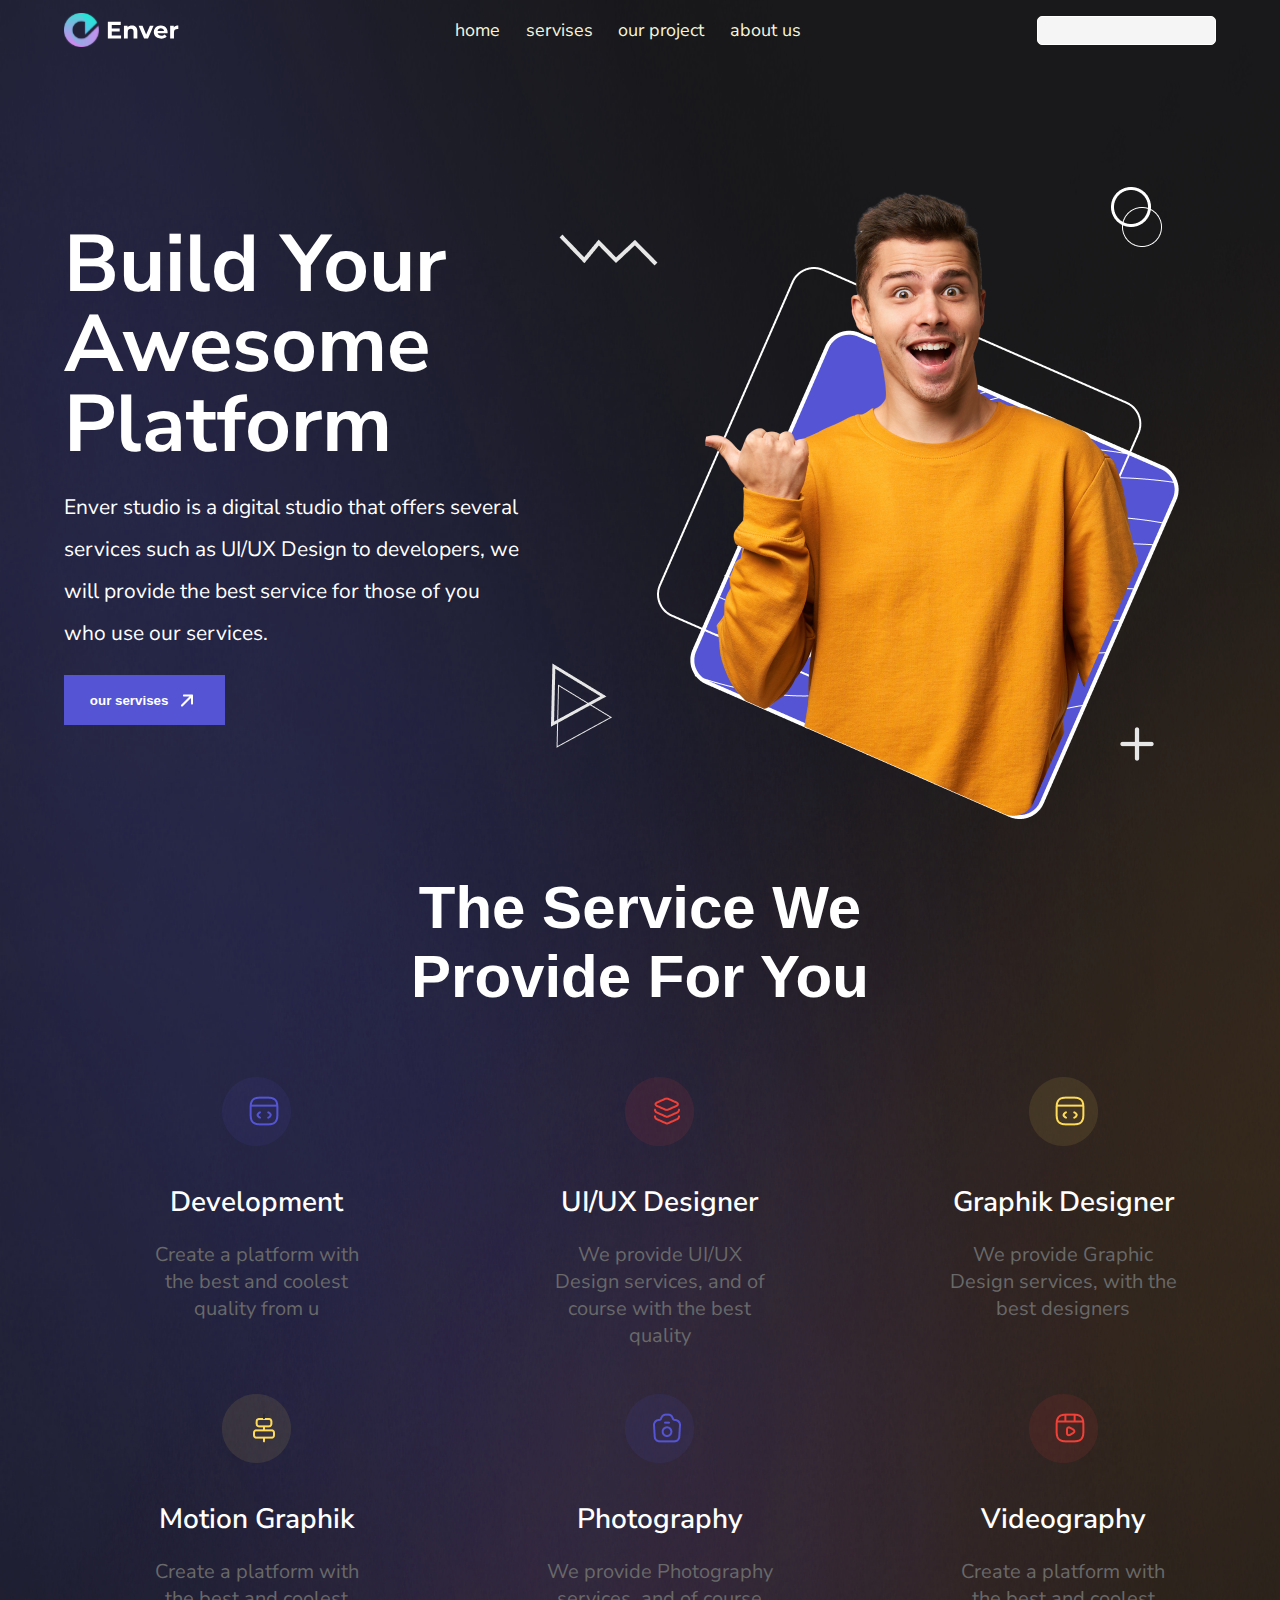
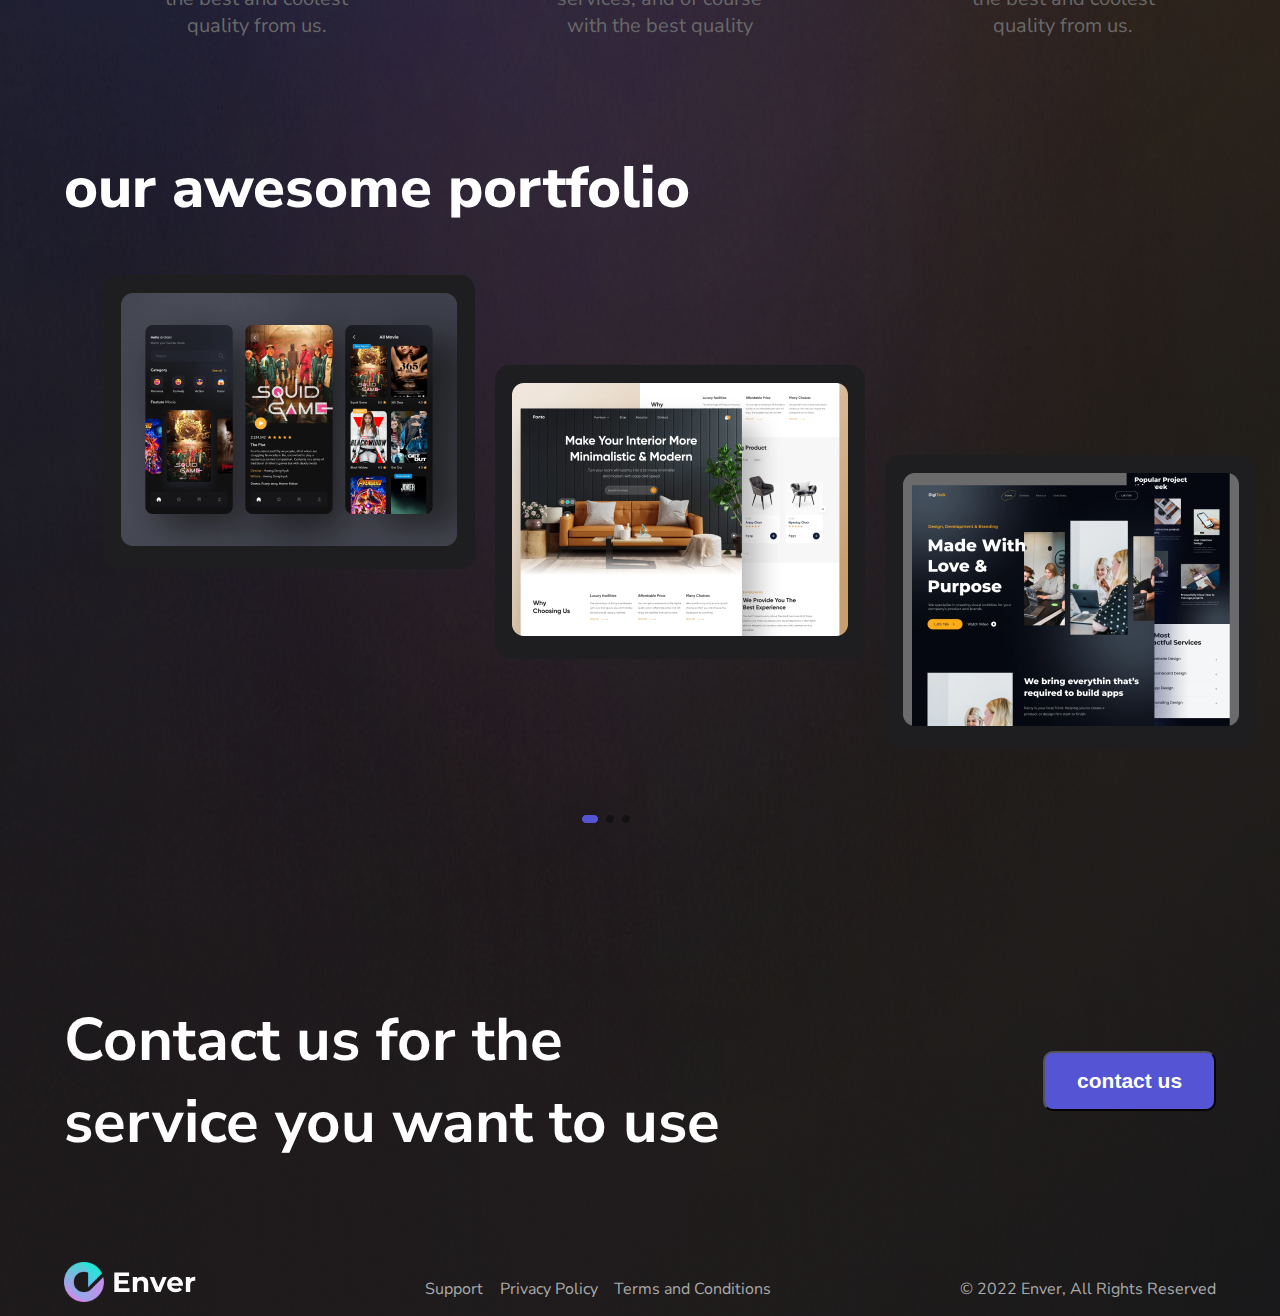
==== index.html @ e1ff6d77 "rename html" ====
<!DOCTYPE html>
<html lang="en">
  <head>
    <meta charset="UTF-8" />
    <meta http-equiv="X-UA-Compatible" content="IE=edge" />
    <meta name="viewport" content="width=device-width, initial-scale=1.0" />
    <link rel="stylesheet" href="./maket.css" />
    <link rel="preconnect" href="https://fonts.googleapis.com" />
    <link rel="preconnect" href="https://fonts.gstatic.com" crossorigin />
    <link
      href="https://fonts.googleapis.com/css2?family=Nunito+Sans:wght@200;300;400;600;700;800&display=swap"
      rel="stylesheet"
    />
    <title>Document</title>
  </head>
  <body>
    <img src="./assets/bg_img_1.png" alt="error404" class="bg_gradient" />
    <img src="./assets/bg_img_2.png" alt="error404" class="bg_gradient" />
    <img src="./assets/bg_img_3.png" alt="error404" class="bg_gradient" />
    <img src="./assets/bg_img_4.png" alt="error404" class="bg_gradient" />

    <div class="container">
      <!-- navbar start -->

      <div class="navbar">
        <img src="./assets/logo-svg.svg" alt="error404" class="novbar__logo" />
        <ul class="novbar__list">
          <li class="list_item"><a href="#">home</a></li>
          <li class="list_item"><a href="#">servises</a></li>
          <li class="list_item"><a href="#">our project</a></li>
          <li class="list_item"><a href="#">about us</a></li>
        </ul>
        <input type="text" class="navbar__input" />
      </div>

      <!-- navbar end -->

      <!-- header start -->
      <header>
        <div class="header__block_left">
          <h1 class="header__title_left">Build Your Awesome Platform</h1>
          <p class="header__desc_left">
            Enver studio is a digital studio that offers several services such
            as UI/UX Design to developers, we will provide the best service for
            those of you who use our services.
          </p>
          <button class="header__btn">
            our servises
            <img src="./assets/btn_icon.png" alt="" class="btn__icon" />
          </button>
        </div>
        <div class="header__block_right">
          <img src="./assets/header_img.png" alt="" class="header__img" />
          <img
            src="./assets/vector_1.png"
            alt=""
            class="vector"
            id="vector_1"
          />
          <img
            src="./assets/vector_2.png"
            alt=""
            class="vector"
            id="vector_2"
          />
          <img
            src="./assets/vector_3.png"
            alt=""
            class="vector"
            id="vector_3"
          />
          <img
            src="./assets/vector_4.png"
            alt=""
            class="vector"
            id="vector_4"
          />
        </div>
      </header>
      <!-- servises block start  -->
      <div class="services">
        <h2 class="services__title_main">The Service We Provide For You</h2>
        <ul class="services__list">
          <li class="services__item">
            <img
              src="./assets/service_icon_1.png"
              alt=""
              class="services__icon"
            />
            <h4 class="services__title">Development</h4>
            <p class="services__desc">
              Create a platform with the best and coolest quality from u
            </p>
          </li>
          <li class="services__item">
            <img
              src="./assets/service_icon_2.png"
              alt=""
              class="services__icon"
            />
            <h4 class="services__title">UI/UX Designer</h4>
            <p class="services__desc">
              We provide UI/UX Design services, and of course with the best
              quality
            </p>
          </li>
          <li class="services__item">
            <img
              src="./assets/service_icon_3.png"
              alt=""
              class="services__icon"
            />
            <h4 class="services__title">Graphik Designer</h4>
            <p class="services__desc">
              We provide Graphic Design services, with the best designers
            </p>
          </li>
          <li class="services__item">
            <img
              src="./assets/service_icon_4.png"
              alt=""
              class="services__icon"
            />
            <h4 class="services__title">Motion Graphik</h4>
            <p class="services__desc">
              Create a platform with the best and coolest quality from us.
            </p>
          </li>
          <li class="services__item">
            <img
              src="./assets/service_icon_5.png"
              alt=""
              class="services__icon"
            />
            <h4 class="services__title">Photography</h4>
            <p class="services__desc">
              We provide Photography services, and of course with the best
              quality
            </p>
          </li>
          <li class="services__item">
            <img
              src="./assets/service_icon_6.png"
              alt=""
              class="services__icon"
            />
            <h4 class="services__title">Videography</h4>
            <p class="services__desc">
              Create a platform with the best and coolest quality from us.
            </p>
          </li>
        </ul>
      </div>

      <!-- servises block end  -->

      <!-- block portfolio start  -->
      <div class="portfolio">
        <h2 class="portfolio__title">our awesome portfolio</h2>
        <ul class="portfolio__list">
          <li class="portfolio__item">
            <img src="./assets/portfolio_img_1.png" alt="" />
          </li>
          <li class="portfolio__item">
            <img src="./assets/portfolio_img_2.png" alt="" />
          </li>
          <li class="portfolio__item">
            <img src="./assets/portfolio_img_3.png" alt="" />
          </li>
        </ul>
        <img src="./assets/carousel_icon.png" alt="" class="portfolio__icon" />
        <img
          src="./assets/portfolio_toggle.png"
          alt=""
          class="portfolio__icon_second"
        />
      </div>

      <!-- block portfolio end  -->

      <!-- info block start  -->

      <div class="info__block">
        <h2 class="info__block_title">
          Contact us for the service you want to use
        </h2>
        <button class="info__block_btn">contact us</button>
      </div>

      <!-- info block end  -->

      <!-- footer block start  -->
      <footer>
        <img src="./assets/logo-svg.svg" alt="" class="footer__logo" />
        <ul class="footer__list">
          <li class="footer__item">Support</li>
          <li class="footer__item">Privacy Policy</li>
          <li class="footer__item">Terms and Conditions</li>
        </ul>
        <p class="footer__info">© 2022 Enver, All Rights Reserved</p>
      </footer>
    </div>
  </body>
</html>
---- maket.css ----
body {
  background-color: #19191b;
  color: white;
  margin: 0;
  padding: 0;
  position: relative;
  width: 100%;
  font-family: "Nunito Sans", sans-serif;
}
.bg_gradient {
  position: absolute;
  z-index: -1;
  width: 100%;
  height: 100%;
}
.container {
  width: 90%;
  margin: auto;
}
/* navbar start  */
.navbar {
  display: flex;
  justify-content: space-between;
  align-items: center;
}
.novbar__logo {
  width: 10%;
}
.novbar__list {
  display: flex;
  list-style-type: none;
  width: 30%;
  justify-content: space-between;
  align-items: center;
  font-size: 18px;
}

.list_item > a {
  text-decoration: none;
  color: beige;
}
.navbar__input {
  width: 15%;
  height: 25px;
  background-color: whitesmoke;
  border-radius: 5px;
  border: 1px solid white;
}

/* navbar end */

header {
  width: 100%;
  display: flex;
  justify-content: space-between;
  margin-top: 50px;
}
.header__block_left {
  width: 40%;
}
.header__title_left {
  font-size: 80px;
  line-height: 1;
  margin-top: 25%;
  margin-bottom: 0;
}
.header__desc_left {
  font-size: 21px;
  line-height: 2;
}

.header__btn {
  width: 35%;
  height: 50px;
  background-color: #5454d4;
  color: white;
  border: none;
  display: flex;
  align-items: center;
  justify-content: center;
  font-style: 20px;
  font-weight: bold;
  padding: 1%;
}
.btn__icon {
  margin-left: 7px;
}
.header__block_right {
  width: 50%;
  display: flex;
  justify-content: center;
  position: relative;
}
.vector {
  position: absolute;
}
#vector_1 {
  top: 124px;

  left: -81px;
}
#vector_2 {
  top: 77px;
  right: 54px;
}
#vector_3 {
  bottom: 56px;
  left: -120px;
}
#vector_4 {
  bottom: 54px;
  right: 54px;
}

/* header style end  */

/* block services start  */

.services {
  width: 100%;
  display: flex;
  flex-direction: column;
  align-items: center;
}
.services__title_main {
  font-size: 60px;
  font-weight: 700;
  text-align: center;
  width: 50%;
  font-family: "Open-Sans", sans-serif;
}
.services__list {
  display: flex;
  list-style: none;
  width: 100%;
  flex-wrap: wrap;
  justify-content: space-between;
}
.services__item {
  width: 20%;
  display: flex;
  flex-direction: column;
  align-items: center;
  text-align: center;
  margin: 0 5%;
  margin-bottom: 25px;
}
.services__title {
  font-size: 28px;
  font-weight: 600;
  margin-bottom: 0;
}
.services__desc {
  font-size: 20px;
  color: dimgrey;
}
/* style portfolio start  */

.portfolio__title {
  font-weight: 800;
  font-size: 58px;
}
.portfolio__list {
  display: flex;
  list-style-type: none;
  width: 100%;
  justify-content: space-between;
}
.portfolio__item {
  background-color: #1e1e20;
  border-radius: 15px;
  padding: 1.5%;
  height: min-content;
}

.portfolio__item:nth-child(2) {
  margin-top: 90px;
}
.portfolio__item:nth-child(3) {
  margin-top: 180px;
}
.portfolio__icon_second {
  display: none;
}
.portfolio__icon {
  margin-left: 45%;
  margin-top: 50px;
}
/* style portfolio end  */

.info__block {
  display: flex;
  align-items: center;
  justify-content: space-between;
  margin-top: 120px;
}
.info__block_title {
  font-size: 60px;
  font-weight: 700;
  width: 60%;
}
.info__block_btn {
  background-color: #5454d4;
  color: white;
  font-size: 21px;
  font-weight: 700;
  width: 15%;
  height: 60px;
  border-radius: 10px;
  cursor: pointer;
}

footer {
  display: flex;
  justify-content: space-between;
  margin-top: 50px;
  color: darkgrey;
}
.footer__logo {
  width: 132px;
  height: 40px;
}
.footer__list {
  display: flex;
  list-style-type: none;
  width: 30%;
  justify-content: space-between;
}
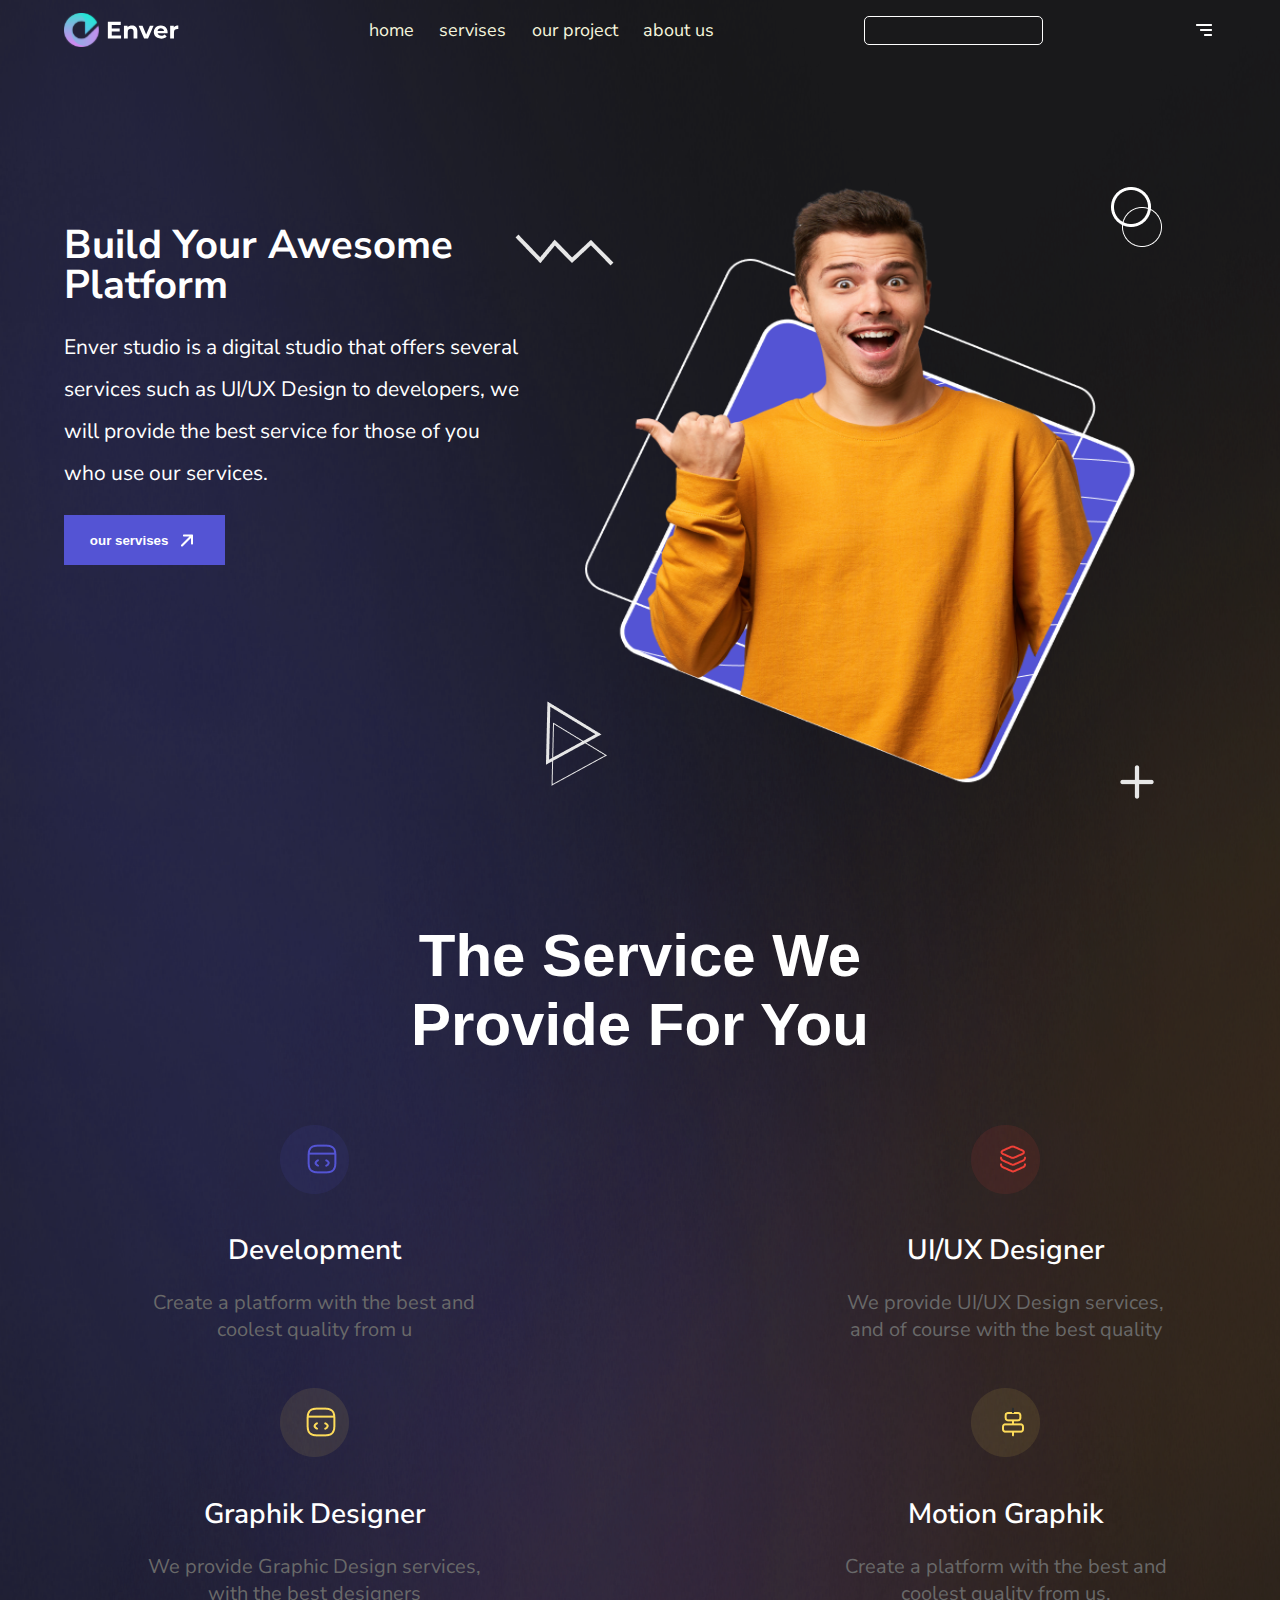
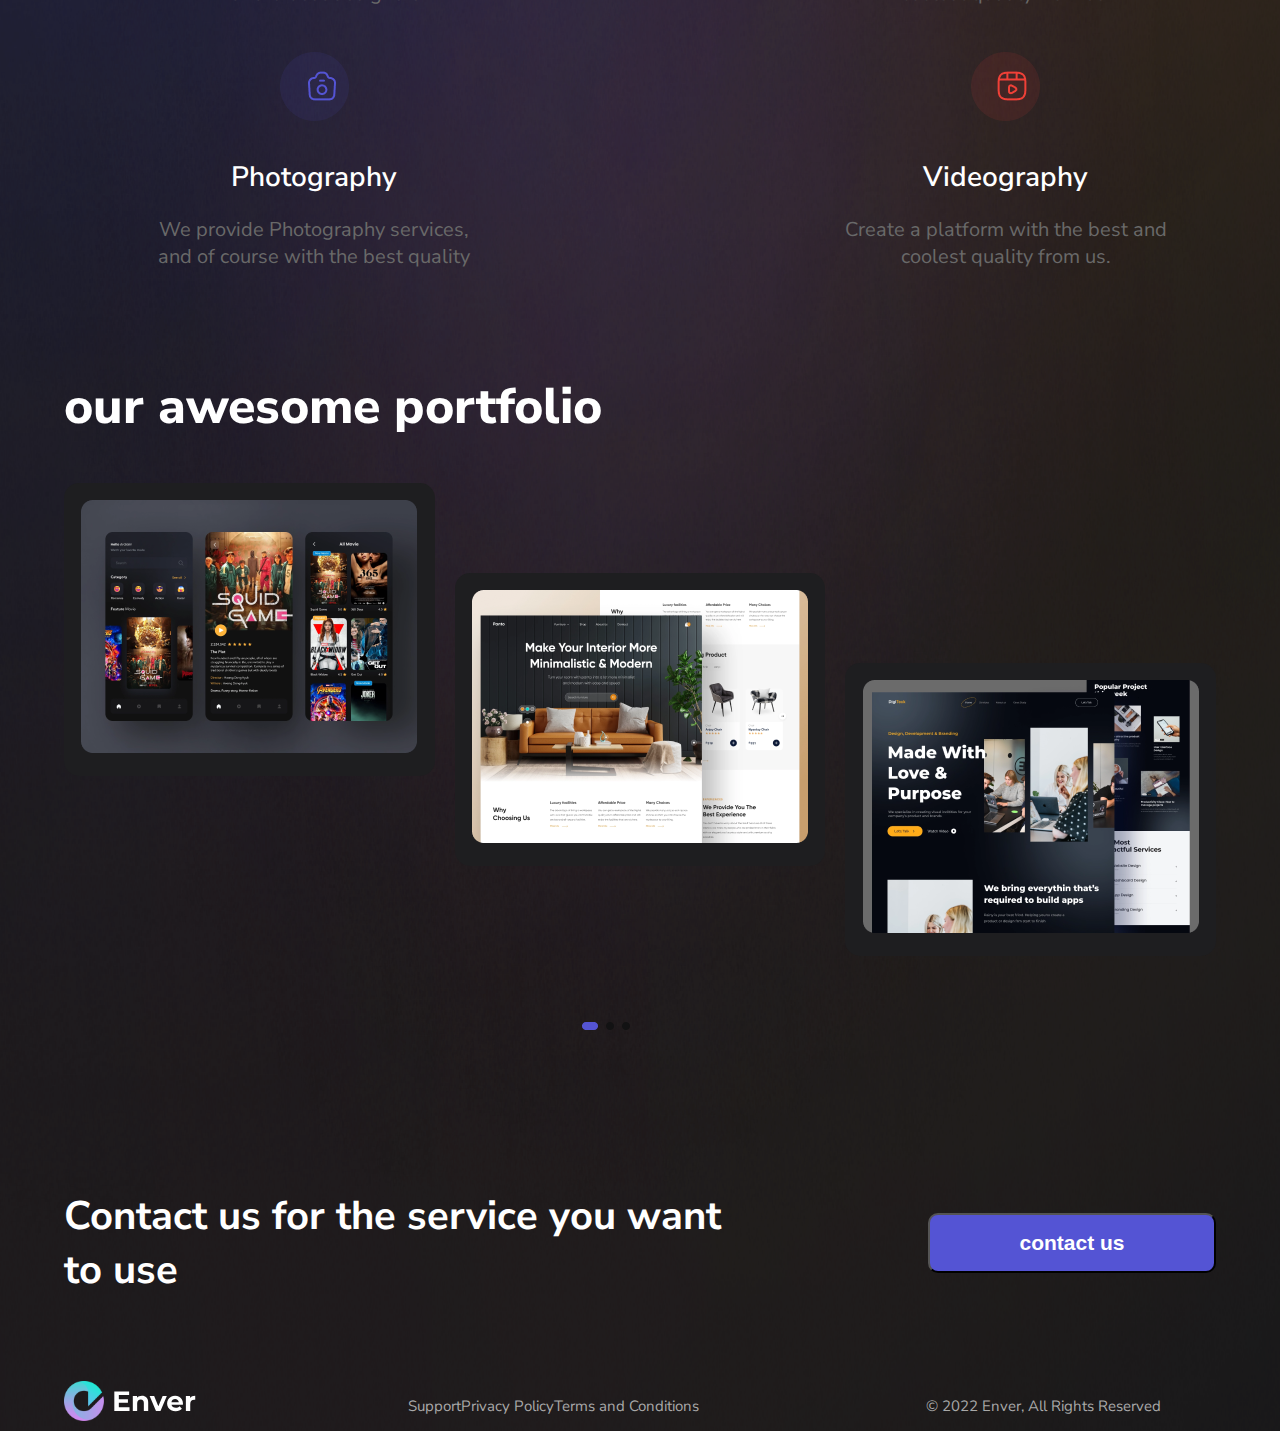
==== commit d98f642e: "make adaptive" ====
--- a/index.html
+++ b/index.html
@@ -11,6 +11,7 @@
       href="https://fonts.googleapis.com/css2?family=Nunito+Sans:wght@200;300;400;600;700;800&display=swap"
       rel="stylesheet"
     />
+    <link rel="stylesheet" href="./adaptive_style.css" />
     <title>Document</title>
   </head>
   <body>
@@ -20,6 +21,23 @@
     <img src="./assets/bg_img_4.png" alt="error404" class="bg_gradient" />
 
     <div class="container">
+      <!-- burger strt  -->
+      <div class="burger-menu">
+        <div class="burger-menu__content">
+          <img
+            src="./assets/cancel_btn.png"
+            alt=""
+            class="burger-menu__btn_close"
+          />
+          <input type="text" class="burger-menu__input" />
+          <ul class="burger-menu__list">
+            <li class="burger-menu__item"><a href="#">home</a></li>
+            <li class="burger-menu__item"><a href="#">servises</a></li>
+            <li class="burger-menu__item"><a href="#">our project</a></li>
+            <li class="burger-menu__item"><a href="#">about us</a></li>
+          </ul>
+        </div>
+      </div>
       <!-- navbar start -->
 
       <div class="navbar">
@@ -31,6 +49,7 @@
           <li class="list_item"><a href="#">about us</a></li>
         </ul>
         <input type="text" class="navbar__input" />
+        <img src="./assets/navbar_btn.png" alt="" class="navbar__btn_burger" />
       </div>
 
       <!-- navbar end -->
@@ -200,5 +219,19 @@
         <p class="footer__info">© 2022 Enver, All Rights Reserved</p>
       </footer>
     </div>
+
+    <script>
+      let openBtn = document.querySelector(".navbar__btn_burger");
+      let closeBtn = document.querySelector(".burger-menu__btn_close");
+      let burgerMenu = document.querySelector(".burger-menu");
+
+      openBtn.addEventListener("click", () => {
+        burgerMenu.style.display = "block";
+      });
+
+      closeBtn.addEventListener("click", () => {
+        burgerMenu.style.display = "none";
+      });
+    </script>
   </body>
 </html>
--- a/maket.css
+++ b/maket.css
@@ -17,6 +17,58 @@
   width: 90%;
   margin: auto;
 }
+/* burger menu start  */
+.burger-menu {
+  display: none;
+  width: 98%;
+  height: min-content;
+  background-color: #2c2c33;
+  position: absolute;
+  z-index: 1;
+  top: 1%;
+  left: 1%;
+  right: 1%;
+  border-radius: 10px;
+  border: 2px solid white;
+}
+.burger-menu__content {
+  width: 100%;
+  height: 100%;
+  display: flex;
+  flex-direction: column;
+  justify-content: space-between;
+  align-items: center;
+}
+.burger-menu__btn_close {
+  width: 4%;
+  height: 7%;
+  margin: 4% 0;
+  cursor: pointer;
+}
+.burger-menu__input {
+  width: 30%;
+  height: 10%;
+  background-color: transparent;
+  border: 1px solid white;
+  border-radius: 5px;
+}
+.burger-menu__list {
+  height: 60%;
+  list-style-type: none;
+  display: flex;
+  flex-direction: column;
+  justify-content: space-between;
+  align-items: center;
+}
+.burger-menu__item > a {
+  text-decoration: none;
+  color: white;
+  transition: 0.8s;
+}
+.burger-menu__item > a:hover {
+  color: #6d6df3;
+}
+
 /* navbar start  */
 .navbar {
   display: flex;
@@ -42,9 +94,12 @@
 .navbar__input {
   width: 15%;
   height: 25px;
-  background-color: whitesmoke;
+  background-color: transparent;
   border-radius: 5px;
   border: 1px solid white;
+}
+.navbar__btn_burger {
+  /* display: none; */
 }
 
 /* navbar end */
--- a/adaptive_style.css
+++ b/adaptive_style.css
@@ -0,0 +1,78 @@
+@media all and (max-width: 1024px) {
+  .footer__list {
+    width: 40%;
+  }
+  .portfolio__title_left {
+    font-size: 60px;
+  }
+  .portfolio__item {
+    width: 30%;
+  }
+  .portfolio__item > img {
+    width: 100%;
+  }
+  .header__title_left {
+    font-style: 60px;
+  }
+  .navbar__list {
+    width: 40%;
+  }
+  .header__btn {
+    width: 50%;
+  }
+  .info-block__title {
+    font-size: 50px;
+  }
+}
+@media all and (min-width: 768px) {
+  .header__block_right {
+    width: 60%;
+  }
+  .header__img {
+    width: 100%;
+    height: 90%;
+  }
+  #vector_3 {
+    left: -10px;
+  }
+  #vector_1 {
+    left: -10px;
+  }
+  .header__title_left,
+  .servises__title_main,
+  .info__block_title {
+    font-size: 40px;
+  }
+  .services__title_main {
+    margin-top: 60px;
+  }
+  .services__item {
+    width: 30%;
+  }
+  .navbar__list {
+    width: 50%;
+  }
+  .headet__btn {
+    width: 60%;
+  }
+  .portfolio__title {
+    font-size: 50px;
+  }
+
+  .portfolio__list {
+    padding: 0;
+  }
+  .info__block_btn {
+    width: 25%;
+  }
+  .footer__list {
+    width: 50%;
+    font-size: 15px;
+    justify-content: center;
+  }
+  .footer__info {
+    width: 30%;
+    font-size: 15px;
+    text-align: center;
+  }
+}
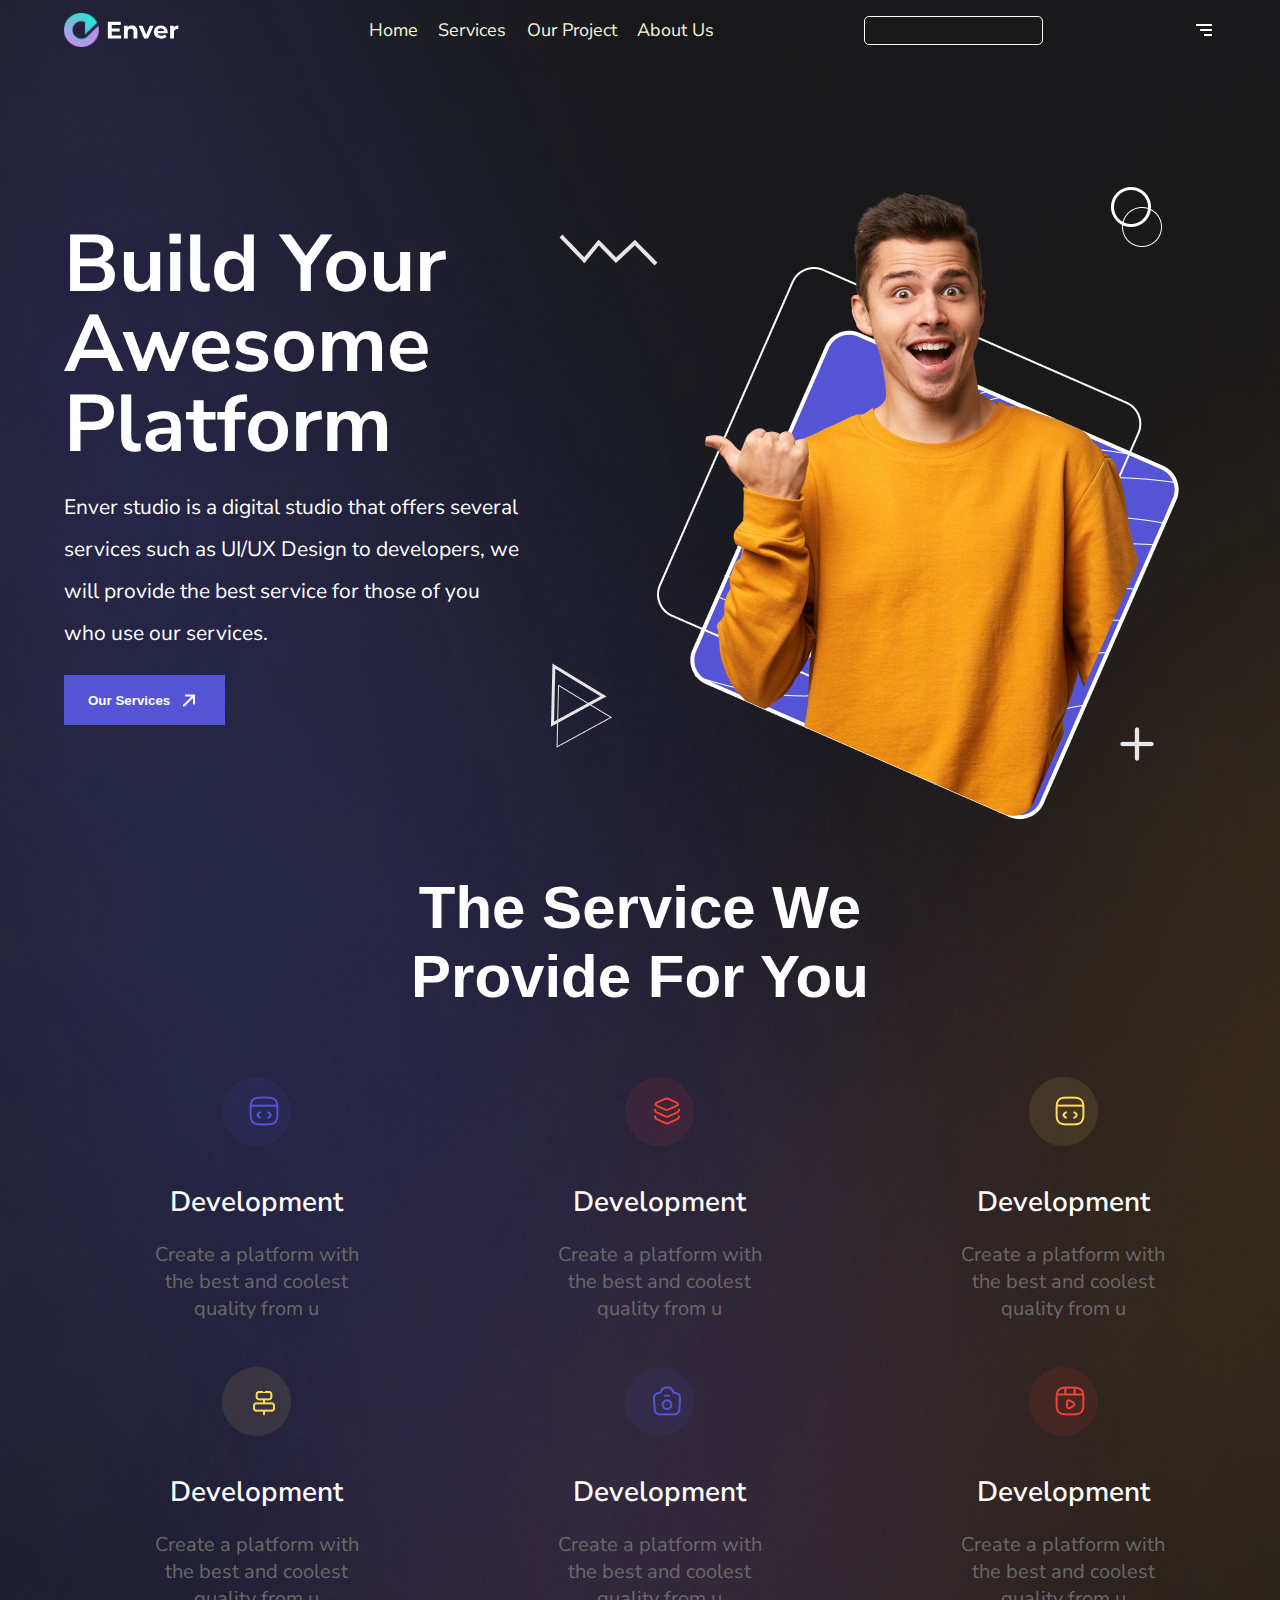
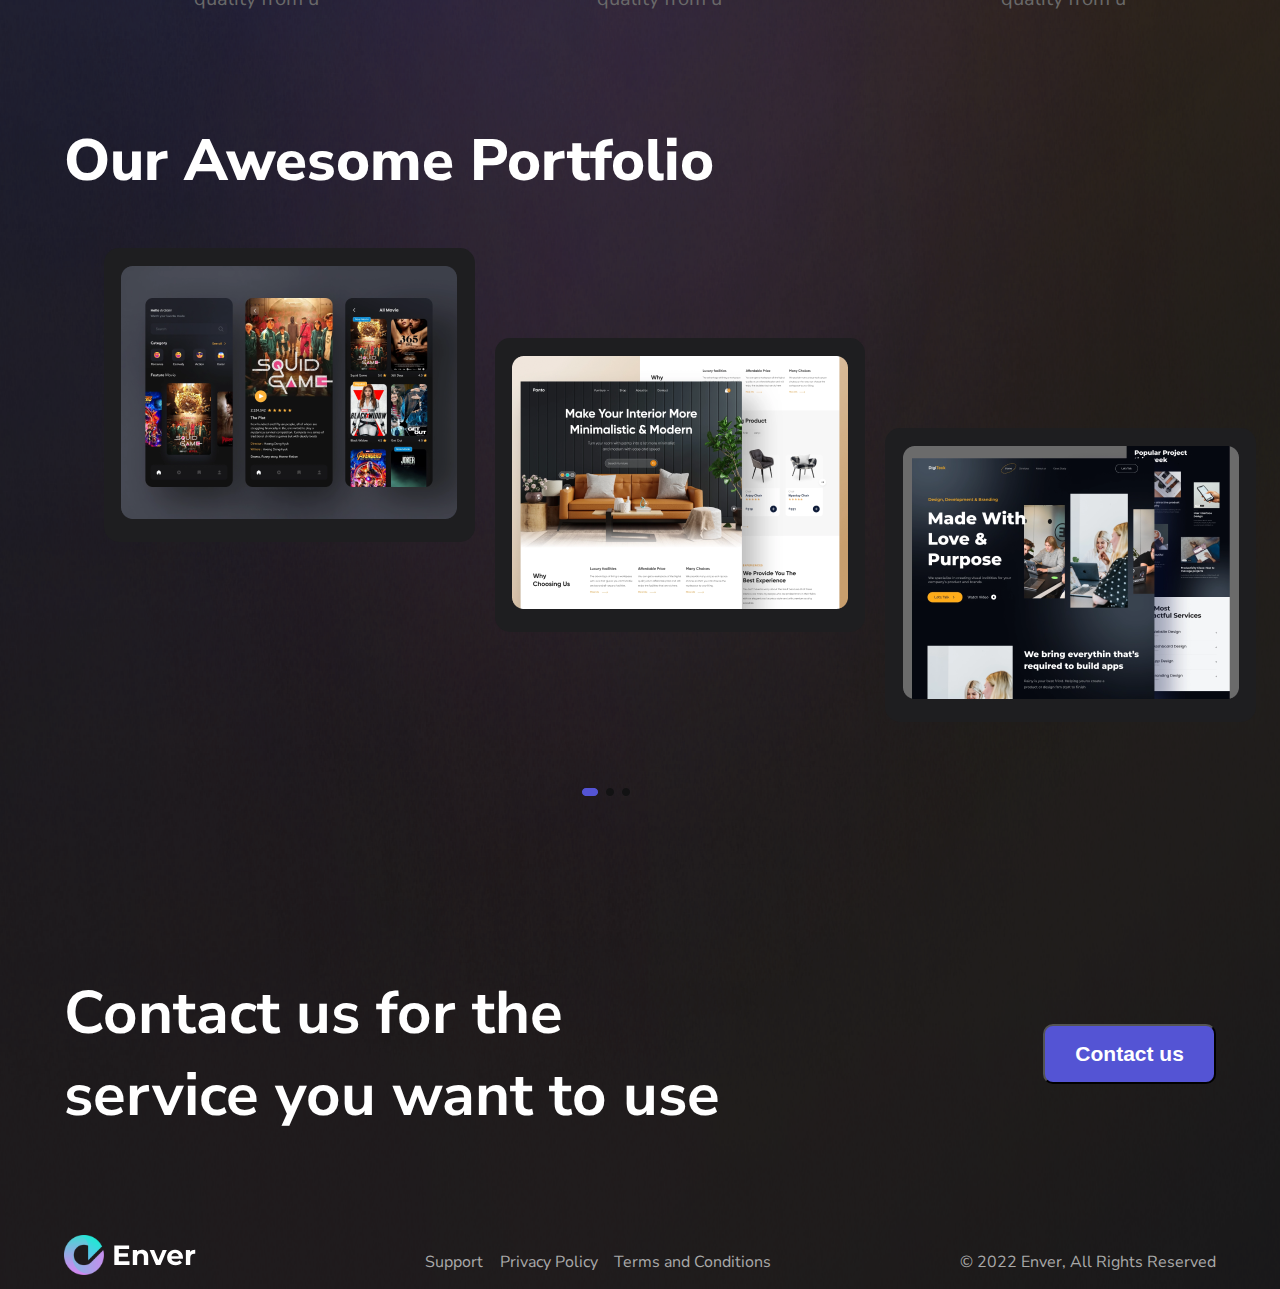
==== commit 98615870: "make adaptation" ====
--- a/index.html
+++ b/index.html
@@ -5,23 +5,24 @@
     <meta http-equiv="X-UA-Compatible" content="IE=edge" />
     <meta name="viewport" content="width=device-width, initial-scale=1.0" />
     <link rel="stylesheet" href="./maket.css" />
+    <link rel="stylesheet" href="./adaptive_style.css" />
     <link rel="preconnect" href="https://fonts.googleapis.com" />
     <link rel="preconnect" href="https://fonts.gstatic.com" crossorigin />
     <link
-      href="https://fonts.googleapis.com/css2?family=Nunito+Sans:wght@200;300;400;600;700;800&display=swap"
+      href="https://fonts.googleapis.com/css2?family=Nunito+Sans:wght@300;400;600;700;800&display=swap"
       rel="stylesheet"
     />
-    <link rel="stylesheet" href="./adaptive_style.css" />
+
     <title>Document</title>
   </head>
   <body>
-    <img src="./assets/bg_img_1.png" alt="error404" class="bg_gradient" />
-    <img src="./assets/bg_img_2.png" alt="error404" class="bg_gradient" />
-    <img src="./assets/bg_img_3.png" alt="error404" class="bg_gradient" />
-    <img src="./assets/bg_img_4.png" alt="error404" class="bg_gradient" />
-
+    <img src="./assets/bg_img_1.png" alt="error" class="bg_gradient" />
+    <img src="./assets/bg_img_2.png" alt="error" class="bg_gradient" />
+    <img src="./assets/bg_img_3.png" alt="error" class="bg_gradient" />
+    <img src="./assets/bg_img_4.png" alt="error" class="bg_gradient" />
     <div class="container">
-      <!-- burger strt  -->
+      <!-- burger start  -->
+
       <div class="burger-menu">
         <div class="burger-menu__content">
           <img
@@ -30,31 +31,33 @@
             class="burger-menu__btn_close"
           />
           <input type="text" class="burger-menu__input" />
+
           <ul class="burger-menu__list">
-            <li class="burger-menu__item"><a href="#">home</a></li>
-            <li class="burger-menu__item"><a href="#">servises</a></li>
-            <li class="burger-menu__item"><a href="#">our project</a></li>
-            <li class="burger-menu__item"><a href="#">about us</a></li>
+            <li class="burger-menu__item"><a href="#">Home</a></li>
+            <li class="burger-menu__item"><a href="#">Services</a></li>
+            <li class="burger-menu__item"><a href="#">Our Project</a></li>
+            <li class="burger-menu__item"><a href="#">About Us</a></li>
           </ul>
         </div>
       </div>
-      <!-- navbar start -->
-
+
+      <!-- burger end  -->
+
+      <!-- navbar start  -->
       <div class="navbar">
-        <img src="./assets/logo-svg.svg" alt="error404" class="novbar__logo" />
-        <ul class="novbar__list">
-          <li class="list_item"><a href="#">home</a></li>
-          <li class="list_item"><a href="#">servises</a></li>
-          <li class="list_item"><a href="#">our project</a></li>
-          <li class="list_item"><a href="#">about us</a></li>
+        <img src="./assets/logo-svg.svg" alt="" class="navbar__logo" />
+        <ul class="navbar__list">
+          <li class="list__item"><a href="#">Home</a></li>
+          <li class="list__item"><a href="#">Services</a></li>
+          <li class="list__item"><a href="#">Our Project</a></li>
+          <li class="list__item"><a href="#">About Us</a></li>
         </ul>
         <input type="text" class="navbar__input" />
         <img src="./assets/navbar_btn.png" alt="" class="navbar__btn_burger" />
       </div>
-
       <!-- navbar end -->
 
-      <!-- header start -->
+      <!-- header start  -->
       <header>
         <div class="header__block_left">
           <h1 class="header__title_left">Build Your Awesome Platform</h1>
@@ -64,7 +67,7 @@
             those of you who use our services.
           </p>
           <button class="header__btn">
-            our servises
+            Our Services
             <img src="./assets/btn_icon.png" alt="" class="btn__icon" />
           </button>
         </div>
@@ -96,7 +99,9 @@
           />
         </div>
       </header>
-      <!-- servises block start  -->
+
+      <!-- services block start -->
+
       <div class="services">
         <h2 class="services__title_main">The Service We Provide For You</h2>
         <ul class="services__list">
@@ -117,10 +122,9 @@
               alt=""
               class="services__icon"
             />
-            <h4 class="services__title">UI/UX Designer</h4>
-            <p class="services__desc">
-              We provide UI/UX Design services, and of course with the best
-              quality
+            <h4 class="services__title">Development</h4>
+            <p class="services__desc">
+              Create a platform with the best and coolest quality from u
             </p>
           </li>
           <li class="services__item">
@@ -129,9 +133,9 @@
               alt=""
               class="services__icon"
             />
-            <h4 class="services__title">Graphik Designer</h4>
-            <p class="services__desc">
-              We provide Graphic Design services, with the best designers
+            <h4 class="services__title">Development</h4>
+            <p class="services__desc">
+              Create a platform with the best and coolest quality from u
             </p>
           </li>
           <li class="services__item">
@@ -140,9 +144,9 @@
               alt=""
               class="services__icon"
             />
-            <h4 class="services__title">Motion Graphik</h4>
-            <p class="services__desc">
-              Create a platform with the best and coolest quality from us.
+            <h4 class="services__title">Development</h4>
+            <p class="services__desc">
+              Create a platform with the best and coolest quality from u
             </p>
           </li>
           <li class="services__item">
@@ -151,10 +155,9 @@
               alt=""
               class="services__icon"
             />
-            <h4 class="services__title">Photography</h4>
-            <p class="services__desc">
-              We provide Photography services, and of course with the best
-              quality
+            <h4 class="services__title">Development</h4>
+            <p class="services__desc">
+              Create a platform with the best and coolest quality from u
             </p>
           </li>
           <li class="services__item">
@@ -163,20 +166,23 @@
               alt=""
               class="services__icon"
             />
-            <h4 class="services__title">Videography</h4>
-            <p class="services__desc">
-              Create a platform with the best and coolest quality from us.
-            </p>
-          </li>
-        </ul>
-      </div>
-
-      <!-- servises block end  -->
-
-      <!-- block portfolio start  -->
+            <h4 class="services__title">Development</h4>
+            <p class="services__desc">
+              Create a platform with the best and coolest quality from u
+            </p>
+          </li>
+        </ul>
+      </div>
+
+      <!-- services block end -->
+
+      <!-- portfolio block start -->
+
       <div class="portfolio">
-        <h2 class="portfolio__title">our awesome portfolio</h2>
+        <h2 class="portfolio__title">Our Awesome Portfolio</h2>
         <ul class="portfolio__list">
+          <!-- li.portfolio__item*3 -->
+
           <li class="portfolio__item">
             <img src="./assets/portfolio_img_1.png" alt="" />
           </li>
@@ -195,7 +201,7 @@
         />
       </div>
 
-      <!-- block portfolio end  -->
+      <!-- portfolio block end  -->
 
       <!-- info block start  -->
 
@@ -203,21 +209,27 @@
         <h2 class="info__block_title">
           Contact us for the service you want to use
         </h2>
-        <button class="info__block_btn">contact us</button>
-      </div>
-
-      <!-- info block end  -->
+        <button class="info__block_btn">Contact us</button>
+      </div>
+
+      <!-- info block end -->
 
       <!-- footer block start  -->
+
       <footer>
+        <!-- img.footer__logo  -->
         <img src="./assets/logo-svg.svg" alt="" class="footer__logo" />
+        <!-- ul.footer__list  -->
         <ul class="footer__list">
+          <!-- li.footer__item*3 -->
           <li class="footer__item">Support</li>
           <li class="footer__item">Privacy Policy</li>
           <li class="footer__item">Terms and Conditions</li>
         </ul>
         <p class="footer__info">© 2022 Enver, All Rights Reserved</p>
       </footer>
+
+      <!-- footer block end  -->
     </div>
 
     <script>
--- a/maket.css
+++ b/maket.css
@@ -75,19 +75,20 @@
   justify-content: space-between;
   align-items: center;
 }
-.novbar__logo {
+.navbar__logo {
   width: 10%;
 }
-.novbar__list {
+.navbar__list {
   display: flex;
   list-style-type: none;
   width: 30%;
   justify-content: space-between;
   align-items: center;
   font-size: 18px;
-}
-
-.list_item > a {
+  text-decoration: none;
+}
+
+.list__item > a {
   text-decoration: none;
   color: beige;
 }
--- a/adaptive_style.css
+++ b/adaptive_style.css
@@ -5,56 +5,72 @@
   .portfolio__title_left {
     font-size: 60px;
   }
+
   .portfolio__item {
     width: 30%;
   }
+
   .portfolio__item > img {
     width: 100%;
   }
+
   .header__title_left {
-    font-style: 60px;
-  }
+    font-size: 60px;
+  }
+
   .navbar__list {
     width: 40%;
   }
-  .header__btn {
-    width: 50%;
-  }
-  .info-block__title {
+
+  .header__btn {
+    width: 50%;
+  }
+
+  .info__block_title {
     font-size: 50px;
   }
 }
-@media all and (min-width: 768px) {
+
+@media all and (max-width: 768px) {
   .header__block_right {
     width: 60%;
   }
+
   .header__img {
     width: 100%;
     height: 90%;
   }
+
+  #vector_1 {
+    left: 10px;
+  }
+
   #vector_3 {
     left: -10px;
   }
-  #vector_1 {
-    left: -10px;
-  }
+
   .header__title_left,
-  .servises__title_main,
+  .services__title_main,
   .info__block_title {
     font-size: 40px;
   }
+
   .services__title_main {
     margin-top: 60px;
   }
+
   .services__item {
     width: 30%;
   }
+
   .navbar__list {
     width: 50%;
   }
-  .headet__btn {
+
+  .header__btn {
     width: 60%;
   }
+
   .portfolio__title {
     font-size: 50px;
   }
@@ -62,17 +78,178 @@
   .portfolio__list {
     padding: 0;
   }
+
   .info__block_btn {
     width: 25%;
   }
+
   .footer__list {
     width: 50%;
     font-size: 15px;
     justify-content: center;
   }
+
   .footer__info {
     width: 30%;
     font-size: 15px;
     text-align: center;
   }
-}
+
+  .footer__item {
+    margin-right: 10px;
+  }
+
+  header {
+    flex-direction: column;
+  }
+
+  .header__block_left {
+    width: 80%;
+  }
+
+  .header__title_left {
+    margin-top: 15%;
+  }
+
+  .header__block_right {
+    width: 80%;
+    align-self: center;
+  }
+  .navbar__logo {
+    width: 20%;
+  }
+
+  .services__item {
+    width: 40%;
+  }
+}
+
+@media all and (max-width: 426px) {
+  .navbar__list,
+  .navbar__input {
+    display: none;
+  }
+  .navbar__btn_burger {
+    display: block;
+  }
+
+  .burger-menu__list {
+    padding-left: 0;
+  }
+  .header__title_left {
+    margin-top: 0;
+  }
+  .header__btn {
+    width: 50%;
+  }
+  .header__img {
+    height: 500px;
+  }
+  .header__block_right {
+    width: 100%;
+  }
+  #vector_1 {
+    left: 0;
+    top: 87px;
+  }
+  .services__title_main {
+    width: 80%;
+  }
+  .services__list {
+    justify-content: center;
+    padding-left: 0;
+  }
+  .services__item {
+    width: 70%;
+  }
+  .portfolio__item:nth-child(2),
+  .portfolio__item:nth-child(3) {
+    display: none;
+  }
+  .portfolio__item {
+    width: 70%;
+  }
+  .portfolio__title {
+    font-size: 45px;
+  }
+  .portfolio__icon {
+    display: none;
+  }
+  .portfolio__icon_second {
+    display: block;
+    margin: 0 auto;
+  }
+  .info__block_title {
+    font-size: 30px;
+    width: 80%;
+  }
+  .info__block {
+    flex-direction: column;
+    align-items: start;
+    width: 100%;
+  }
+  .info__block_btn {
+    font-size: 15%;
+    width: 30%;
+    height: 40px;
+  }
+  footer {
+    width: 100%;
+    flex-direction: column;
+    align-items: center;
+    margin: 50px 0 0 0;
+  }
+  .footer__list {
+    flex-direction: column;
+    align-items: center;
+    padding-left: 0;
+  }
+  .footer__item {
+    mix-blend-mode: 5px;
+  }
+  .footer__info {
+    margin-top: 0;
+    width: 100%;
+  }
+}
+
+@media all and (max-width: 376px) {
+  .header__btn {
+    width: 60%;
+  }
+  .header__img {
+    height: 400px;
+  }
+  #vector_3 {
+    bottom: -20px;
+  }
+  #vector_4 {
+    bottom: 10px;
+    right: 15px;
+  }
+  #vector_2 {
+    right: 15px;
+  }
+  .services__title_main {
+    width: 100%;
+    font-size: 30px;
+    margin-bottom: 10px;
+  }
+}
+@media all and (max-width: 326px) {
+  .header__desc_left {
+    font-size: 16px;
+    line-height: 1.4;
+  }
+  .header__btn {
+    width: 100%;
+  }
+  .info__block_btn {
+    width: 40%;
+    font-size: 15px;
+    border: 0;
+  }
+  .footer__list {
+    width: 100%;
+  }
+}
